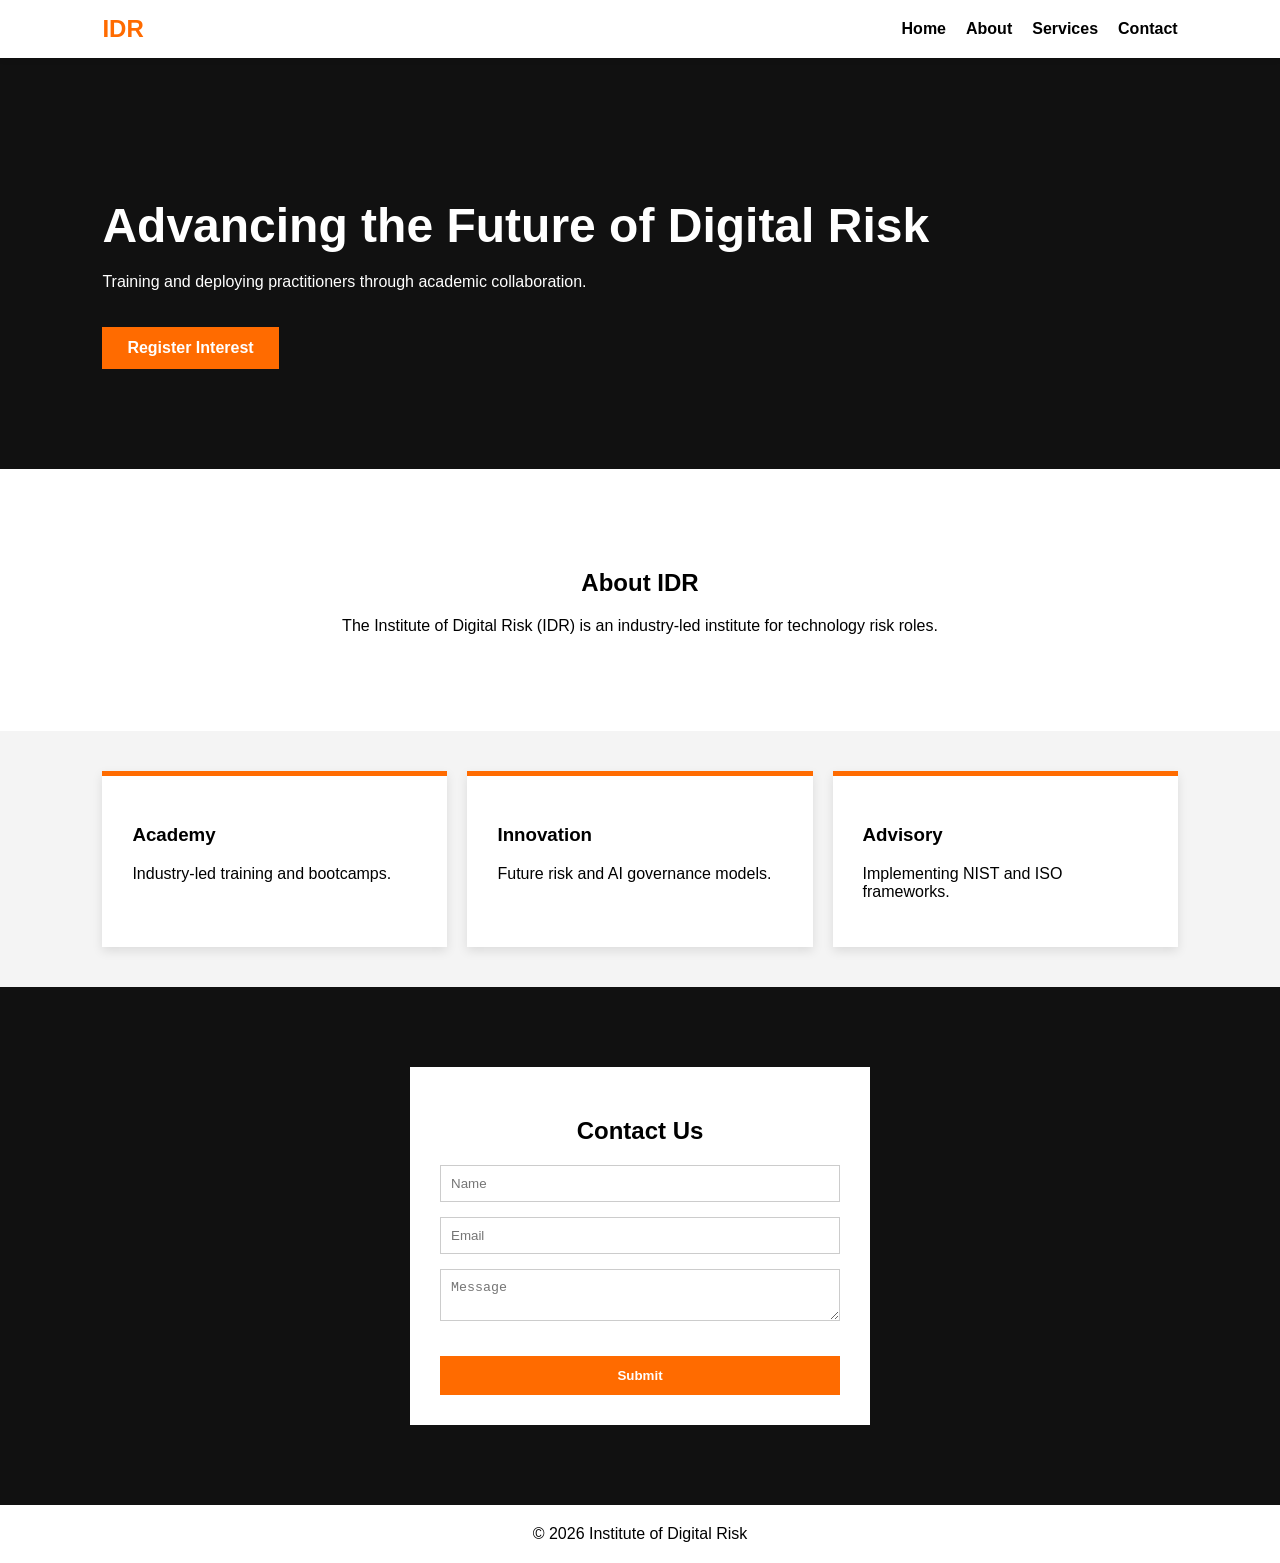
==== idr-project/index.html @ 78e6bdcf "Moved files to root for live link fix" ====
<!DOCTYPE html>
<html lang="en">
<head>
    <meta charset="UTF-8">
    <meta name="viewport" content="width=device-width, initial-scale=1.0">
    <title>IDR | Institute of Digital Risk</title>
    <style>
        :root { --orange: #FF6B00; --black: #111; --white: #fff; }
        body { margin: 0; font-family: sans-serif; scroll-behavior: smooth; }
        .navbar { position: sticky; top: 0; background: var(--white); display: flex; justify-content: space-between; padding: 15px 8%; box-shadow: 0 2px 5px rgba(0,0,0,0.1); align-items: center; z-index: 100;}
        nav a { text-decoration: none; color: #000; margin-left: 20px; font-weight: bold; }
        .hero { background: var(--black); color: var(--white); padding: 100px 8%; text-align: left; }
        .hero h1 { font-size: 3rem; margin-bottom: 20px; }
        .cta-btn { background: var(--orange); color: white; padding: 12px 25px; border: none; cursor: pointer; text-decoration: none; font-weight: bold; display: inline-block; margin-top: 20px;}
        .container { padding: 80px 8%; text-align: center; }
        .services { display: flex; gap: 20px; padding: 40px 8%; background: #f4f4f4; justify-content: center; }
        .card { background: white; padding: 30px; border-top: 5px solid var(--orange); box-shadow: 0 4px 10px rgba(0,0,0,0.1); flex: 1; max-width: 300px; }
        .contact { background: var(--black); color: white; padding: 80px 8%; text-align: center; }
        form { background: white; padding: 30px; max-width: 400px; margin: 0 auto; display: flex; flex-direction: column; }
        input, textarea { margin-bottom: 15px; padding: 10px; border: 1px solid #ccc; }
    </style>
</head>
<body>
    <header class="navbar">
        <div style="font-weight: 900; font-size: 24px; color: var(--orange);">IDR</div>
        <nav><a href="#hero">Home</a><a href="#about">About</a><a href="#services">Services</a><a href="#contact">Contact</a></nav>
    </header>

    <section id="hero" class="hero">
        <h1>Advancing the Future of Digital Risk</h1>
        <p>Training and deploying practitioners through academic collaboration.</p>
        <a href="#contact" class="cta-btn">Register Interest</a>
    </section>

    <section id="about" class="container">
        <h2>About IDR</h2>
        <p>The Institute of Digital Risk (IDR) is an industry-led institute for technology risk roles.</p>
    </section>

    <section id="services" class="services">
        <div class="card"><h3>Academy</h3><p>Industry-led training and bootcamps.</p></div>
        <div class="card"><h3>Innovation</h3><p>Future risk and AI governance models.</p></div>
        <div class="card"><h3>Advisory</h3><p>Implementing NIST and ISO frameworks.</p></div>
    </section>

    <section id="contact" class="contact">
        <form id="idr-form">
            <h2 style="color: black;">Contact Us</h2>
            <input type="text" placeholder="Name" required>
            <input type="email" placeholder="Email" required>
            <textarea placeholder="Message"></textarea>
            <button type="submit" class="cta-btn">Submit</button>
        </form>
    </section>

    <footer style="text-align: center; padding: 20px;">&copy; 2026 Institute of Digital Risk</footer>
</body>
</html>
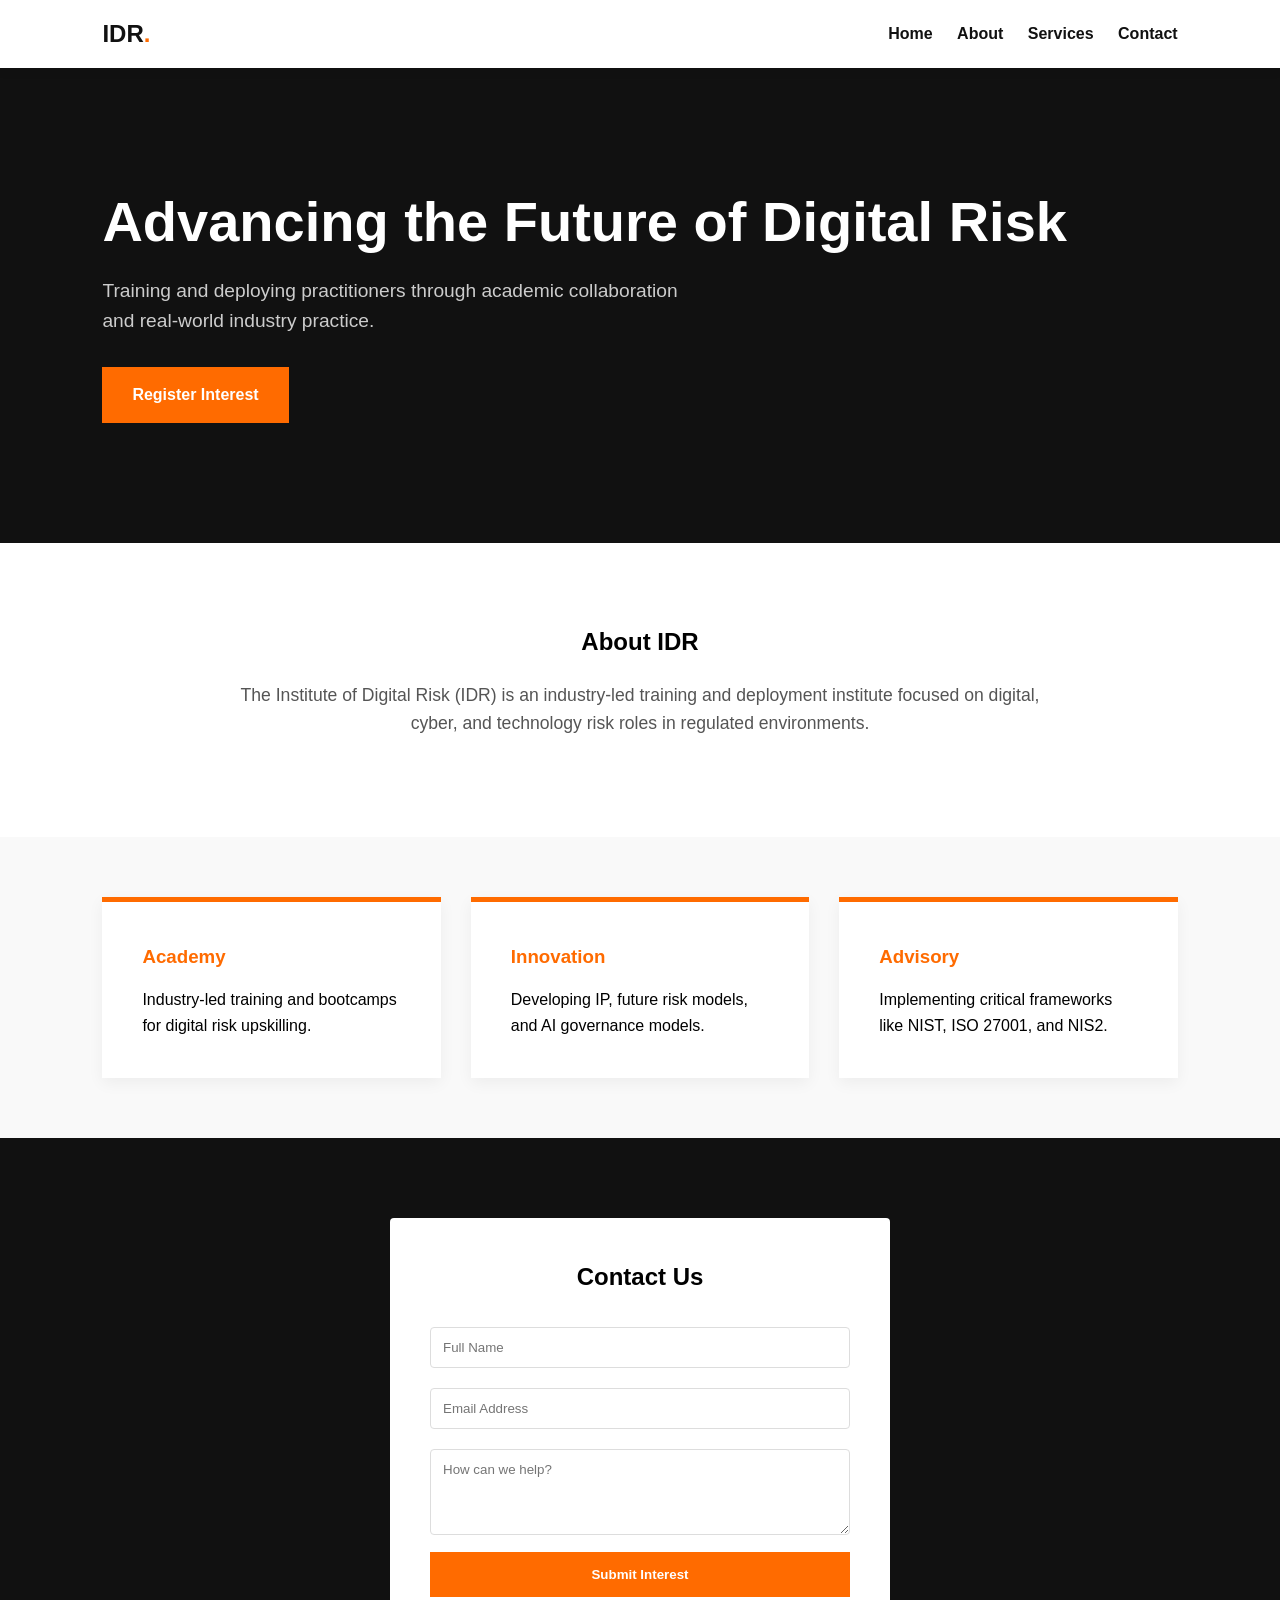
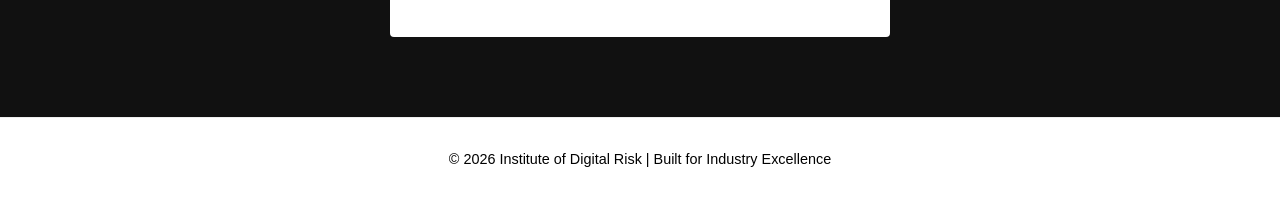
==== commit 7f85eb51: "Final Update: Restore all files and logo" ====
--- a/idr-project/index.html
+++ b/idr-project/index.html
@@ -6,53 +6,101 @@
     <title>IDR | Institute of Digital Risk</title>
     <style>
         :root { --orange: #FF6B00; --black: #111; --white: #fff; }
-        body { margin: 0; font-family: sans-serif; scroll-behavior: smooth; }
-        .navbar { position: sticky; top: 0; background: var(--white); display: flex; justify-content: space-between; padding: 15px 8%; box-shadow: 0 2px 5px rgba(0,0,0,0.1); align-items: center; z-index: 100;}
-        nav a { text-decoration: none; color: #000; margin-left: 20px; font-weight: bold; }
-        .hero { background: var(--black); color: var(--white); padding: 100px 8%; text-align: left; }
-        .hero h1 { font-size: 3rem; margin-bottom: 20px; }
-        .cta-btn { background: var(--orange); color: white; padding: 12px 25px; border: none; cursor: pointer; text-decoration: none; font-weight: bold; display: inline-block; margin-top: 20px;}
+        * { margin: 0; padding: 0; box-sizing: border-box; font-family: 'Segoe UI', sans-serif; }
+        body { scroll-behavior: smooth; line-height: 1.6; }
+        
+        .navbar { position: sticky; top: 0; background: var(--white); display: flex; justify-content: space-between; align-items: center; padding: 15px 8%; z-index: 1000; box-shadow: 0 2px 10px rgba(0,0,0,0.1); }
+        .logo-text { font-size: 1.5rem; font-weight: 900; color: var(--black); }
+        .logo-text span { color: var(--orange); }
+        nav a { text-decoration: none; color: var(--black); margin-left: 20px; font-weight: bold; transition: 0.3s; }
+        nav a:hover { color: var(--orange); }
+
+        .hero { background: var(--black); color: var(--white); padding: 120px 8%; text-align: left; }
+        .hero h1 { font-size: 3.5rem; margin-bottom: 20px; line-height: 1.2; }
+        .hero p { font-size: 1.2rem; color: #ccc; margin-bottom: 30px; max-width: 600px; }
+
         .container { padding: 80px 8%; text-align: center; }
-        .services { display: flex; gap: 20px; padding: 40px 8%; background: #f4f4f4; justify-content: center; }
-        .card { background: white; padding: 30px; border-top: 5px solid var(--orange); box-shadow: 0 4px 10px rgba(0,0,0,0.1); flex: 1; max-width: 300px; }
-        .contact { background: var(--black); color: white; padding: 80px 8%; text-align: center; }
-        form { background: white; padding: 30px; max-width: 400px; margin: 0 auto; display: flex; flex-direction: column; }
-        input, textarea { margin-bottom: 15px; padding: 10px; border: 1px solid #ccc; }
+        .about-section { background: var(--white); }
+        
+        .services-grid { display: grid; grid-template-columns: repeat(auto-fit, minmax(280px, 1fr)); gap: 30px; padding: 60px 8%; background: #f9f9f9; }
+        .card { background: var(--white); padding: 40px; border-top: 5px solid var(--orange); box-shadow: 0 5px 15px rgba(0,0,0,0.05); transition: 0.3s; }
+        .card:hover { transform: translateY(-10px); }
+        .card h3 { margin-bottom: 15px; color: var(--orange); }
+
+        .contact-section { background: var(--black); padding: 80px 8%; display: flex; justify-content: center; }
+        .form-container { background: var(--white); padding: 40px; width: 100%; max-width: 500px; border-radius: 4px; }
+        .form-container h2 { margin-bottom: 20px; text-align: center; }
+        input, textarea { width: 100%; padding: 12px; margin: 10px 0; border: 1px solid #ddd; border-radius: 4px; outline: none; }
+        
+        .cta-btn { background: var(--orange); color: white; padding: 15px 30px; border: none; cursor: pointer; font-weight: bold; text-decoration: none; display: inline-block; transition: 0.3s; }
+        .cta-btn:hover { background: #e65a00; transform: scale(1.05); }
+        
+        footer { text-align: center; padding: 30px; background: #fff; border-top: 1px solid #eee; font-size: 0.9rem; }
     </style>
 </head>
 <body>
     <header class="navbar">
-        <div style="font-weight: 900; font-size: 24px; color: var(--orange);">IDR</div>
-        <nav><a href="#hero">Home</a><a href="#about">About</a><a href="#services">Services</a><a href="#contact">Contact</a></nav>
+        <div class="logo-text">IDR<span>.</span></div>
+        <nav>
+            <a href="#hero">Home</a>
+            <a href="#about">About</a>
+            <a href="#services">Services</a>
+            <a href="#contact">Contact</a>
+        </nav>
     </header>
 
-    <section id="hero" class="hero">
-        <h1>Advancing the Future of Digital Risk</h1>
-        <p>Training and deploying practitioners through academic collaboration.</p>
-        <a href="#contact" class="cta-btn">Register Interest</a>
-    </section>
+    <main>
+        <section id="hero" class="hero">
+            <h1>Advancing the Future of Digital Risk</h1>
+            <p>Training and deploying practitioners through academic collaboration and real-world industry practice.</p>
+            <a href="#contact" class="cta-btn">Register Interest</a>
+        </section>
 
-    <section id="about" class="container">
-        <h2>About IDR</h2>
-        <p>The Institute of Digital Risk (IDR) is an industry-led institute for technology risk roles.</p>
-    </section>
+        <section id="about" class="container about-section">
+            <h2>About IDR</h2>
+            <p style="max-width: 800px; margin: 20px auto; font-size: 1.1rem; color: #555;">
+                The Institute of Digital Risk (IDR) is an industry-led training and deployment institute focused on digital, cyber, and technology risk roles in regulated environments.
+            </p>
+        </section>
 
-    <section id="services" class="services">
-        <div class="card"><h3>Academy</h3><p>Industry-led training and bootcamps.</p></div>
-        <div class="card"><h3>Innovation</h3><p>Future risk and AI governance models.</p></div>
-        <div class="card"><h3>Advisory</h3><p>Implementing NIST and ISO frameworks.</p></div>
-    </section>
+        <section id="services" class="services-grid">
+            <div class="card">
+                <h3>Academy</h3>
+                <p>Industry-led training and bootcamps for digital risk upskilling.</p>
+            </div>
+            <div class="card">
+                <h3>Innovation</h3>
+                <p>Developing IP, future risk models, and AI governance models.</p>
+            </div>
+            <div class="card">
+                <h3>Advisory</h3>
+                <p>Implementing critical frameworks like NIST, ISO 27001, and NIS2.</p>
+            </div>
+        </section>
 
-    <section id="contact" class="contact">
-        <form id="idr-form">
-            <h2 style="color: black;">Contact Us</h2>
-            <input type="text" placeholder="Name" required>
-            <input type="email" placeholder="Email" required>
-            <textarea placeholder="Message"></textarea>
-            <button type="submit" class="cta-btn">Submit</button>
-        </form>
-    </section>
+        <section id="contact" class="contact-section">
+            <div class="form-container">
+                <h2>Contact Us</h2>
+                <form id="idr-form">
+                    <input type="text" id="name" placeholder="Full Name" required>
+                    <input type="email" id="email" placeholder="Email Address" required>
+                    <textarea id="message" rows="4" placeholder="How can we help?"></textarea>
+                    <button type="submit" class="cta-btn" style="width: 100%;">Submit Interest</button>
+                </form>
+            </div>
+        </section>
+    </main>
 
-    <footer style="text-align: center; padding: 20px;">&copy; 2026 Institute of Digital Risk</footer>
+    <footer>
+        <p>&copy; 2026 Institute of Digital Risk | Built for Industry Excellence</p>
+    </footer>
+
+    <script>
+        document.getElementById('idr-form').addEventListener('submit', function(e) {
+            e.preventDefault();
+            alert('Thank you! Your interest has been recorded locally.');
+            this.reset();
+        });
+    </script>
 </body>
 </html>
